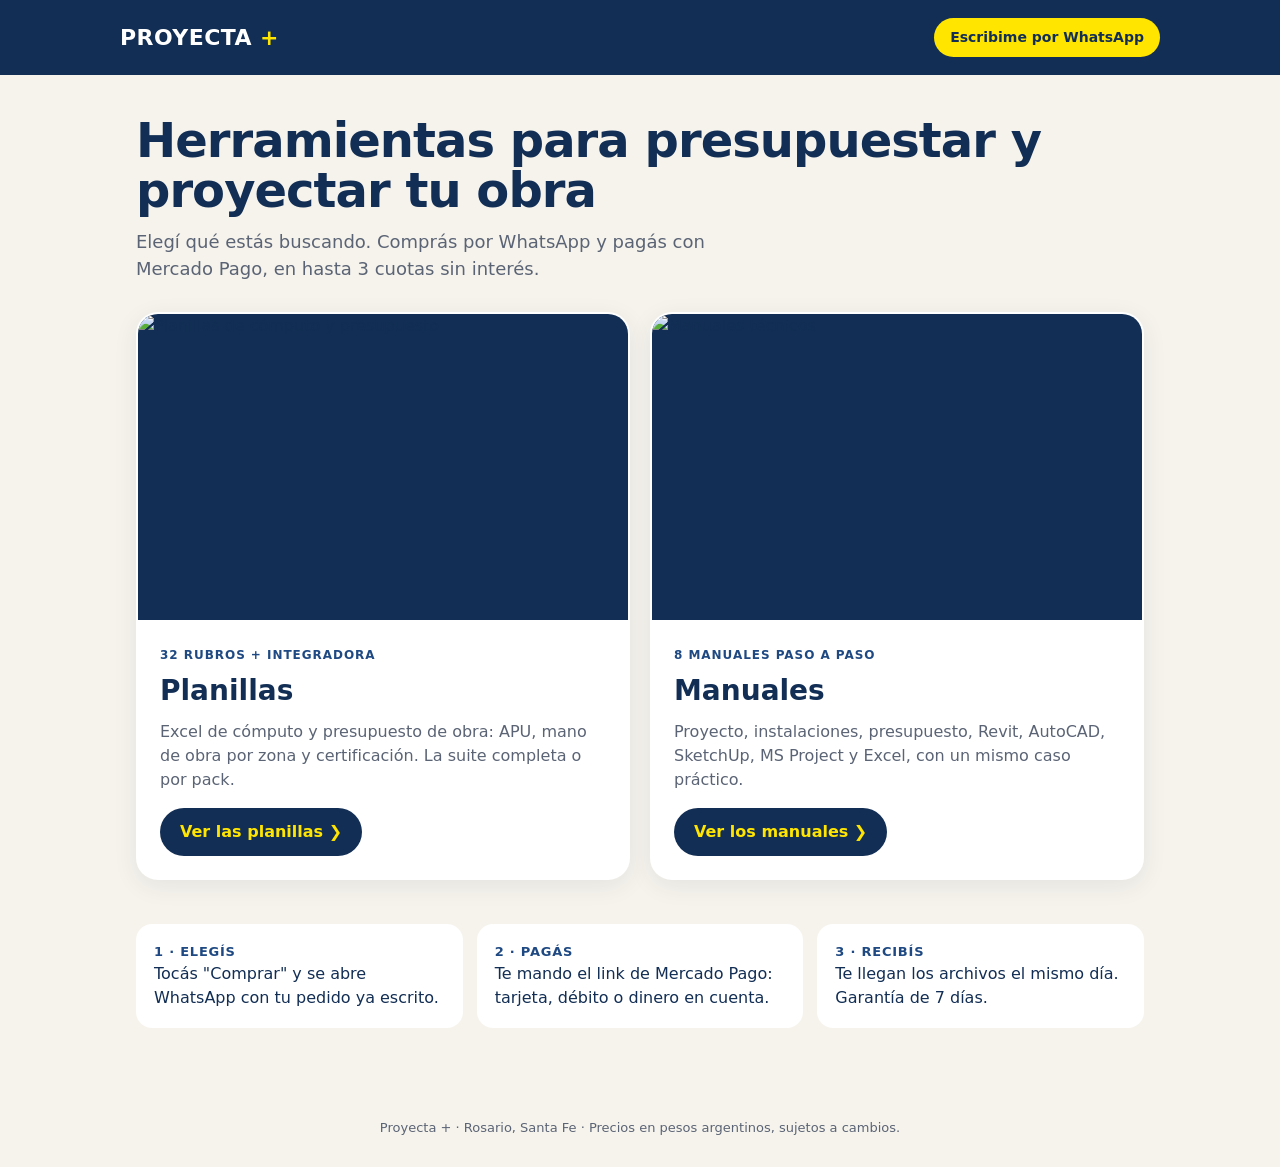
==== index.html @ f2f22f42 "Add files via upload" ====
<!doctype html>
<html lang="es-AR"><head><meta charset="utf-8"><meta name="viewport" content="width=device-width,initial-scale=1">
<title>Tienda Proyecta + · Planillas y manuales para obra</title>
<meta name="description" content="Planillas Excel de cómputo y presupuesto de obra y manuales técnicos paso a paso. Comprá por WhatsApp, pagás con Mercado Pago.">
<link rel="canonical" href="https://tienda.proyectamas.com.ar/"><link rel="icon" type="image/png" href="https://www.proyectamas.com.ar/assets/icon/favicon-192.png">
<meta property="og:title" content="Tienda Proyecta +"><meta property="og:image" content="https://www.proyectamas.com.ar/assets/productos/suite.webp">
<script src="https://www.proyectamas.com.ar/js/promos.js"></script>
<style>
:root{--ink:#122e54;--blue:#1e4982;--yellow:#ffe500;--paper:#f6f3ec;--muted:#5b6475}
*{box-sizing:border-box;margin:0}body{background:var(--paper);color:var(--ink);font-family:system-ui,-apple-system,"Segoe UI",Roboto,Arial,sans-serif;line-height:1.5}
a{color:inherit}
header{background:var(--ink);color:#fff;padding:18px 16px}header .w{max-width:1040px;margin:auto;display:flex;justify-content:space-between;align-items:center;gap:12px}
.logo{font-weight:900;letter-spacing:.02em;font-size:22px;text-decoration:none}.logo span{color:var(--yellow)}
header a.ws{background:var(--yellow);color:var(--ink);text-decoration:none;font-weight:800;padding:9px 16px;border-radius:999px;font-size:14px;white-space:nowrap}
.promo{display:none;background:var(--yellow);text-align:center;font-weight:800;padding:10px 16px;font-size:14px}
main{max-width:1040px;margin:auto;padding:40px 16px 60px}
h1{font-size:clamp(30px,5vw,48px);line-height:1.05;letter-spacing:-.02em}
.sub{color:var(--muted);font-size:18px;margin:12px 0 30px;max-width:620px}
.grid{display:grid;grid-template-columns:repeat(auto-fit,minmax(280px,1fr));gap:20px}
.card{display:flex;flex-direction:column;background:#fff;border-radius:22px;overflow:hidden;text-decoration:none;border:2px solid transparent;transition:transform .15s,border-color .15s;box-shadow:0 6px 24px rgba(18,46,84,.08)}
.card:hover{transform:translateY(-3px);border-color:var(--yellow)}
.card img{width:100%;aspect-ratio:16/10;object-fit:cover;background:var(--ink)}
.card div{padding:22px}.card small{font-weight:800;letter-spacing:.08em;text-transform:uppercase;color:var(--blue);font-size:12px}
.card h2{font-size:28px;margin:4px 0 8px}.card p{color:var(--muted)}
.card b{display:inline-block;margin-top:16px;background:var(--ink);color:var(--yellow);padding:12px 20px;border-radius:999px}
.como{margin-top:44px;display:grid;grid-template-columns:repeat(auto-fit,minmax(200px,1fr));gap:14px}
.como div{background:#fff;border-radius:16px;padding:18px}.como b{display:block;font-size:13px;color:var(--blue);letter-spacing:.06em;text-transform:uppercase}
footer{text-align:center;color:var(--muted);font-size:13px;padding:30px 16px}
</style></head>
<body>
<header><div class="w"><a class="logo" href="https://www.proyectamas.com.ar">PROYECTA<span> +</span></a><a class="ws" href="https://wa.me/5493425104877?text=Hola%20Nicol%C3%A1s%2C%20tengo%20una%20consulta" target="_blank" rel="noopener">Escribime por WhatsApp</a></div></header>
<div class="promo" id="promo"></div>
<main>
  <h1>Herramientas para presupuestar y proyectar tu obra</h1>
  <p class="sub">Elegí qué estás buscando. Comprás por WhatsApp y pagás con Mercado Pago, en hasta 3 cuotas sin interés.</p>
  <div class="grid">
    <a class="card" href="/planillas"><img src="https://www.proyectamas.com.ar/assets/productos/suite.webp" alt="Planillas de cómputo y presupuesto"><div><small>32 rubros + integradora</small><h2>Planillas</h2><p>Excel de cómputo y presupuesto de obra: APU, mano de obra por zona y certificación. La suite completa o por pack.</p><b>Ver las planillas ❯</b></div></a>
    <a class="card" href="/manuales"><img src="https://www.proyectamas.com.ar/assets/productos/biblioteca.webp" alt="Manuales técnicos"><div><small>8 manuales paso a paso</small><h2>Manuales</h2><p>Proyecto, instalaciones, presupuesto, Revit, AutoCAD, SketchUp, MS Project y Excel, con un mismo caso práctico.</p><b>Ver los manuales ❯</b></div></a>
  </div>
  <div class="como">
    <div><b>1 · Elegís</b>Tocás "Comprar" y se abre WhatsApp con tu pedido ya escrito.</div>
    <div><b>2 · Pagás</b>Te mando el link de Mercado Pago: tarjeta, débito o dinero en cuenta.</div>
    <div><b>3 · Recibís</b>Te llegan los archivos el mismo día. Garantía de 7 días.</div>
  </div>
</main>
<footer>Proyecta + · Rosario, Santa Fe · Precios en pesos argentinos, sujetos a cambios.</footer>
<script>(function(){var p=window.PROMO,el=document.getElementById("promo");if(p&&el){el.textContent="🔥 "+p.etiqueta+": "+p.porcentaje+"% OFF en todo hasta el "+p.hastaTxt+" · ya aplicado en cada precio";el.style.display="block"}})();</script>
</body></html>
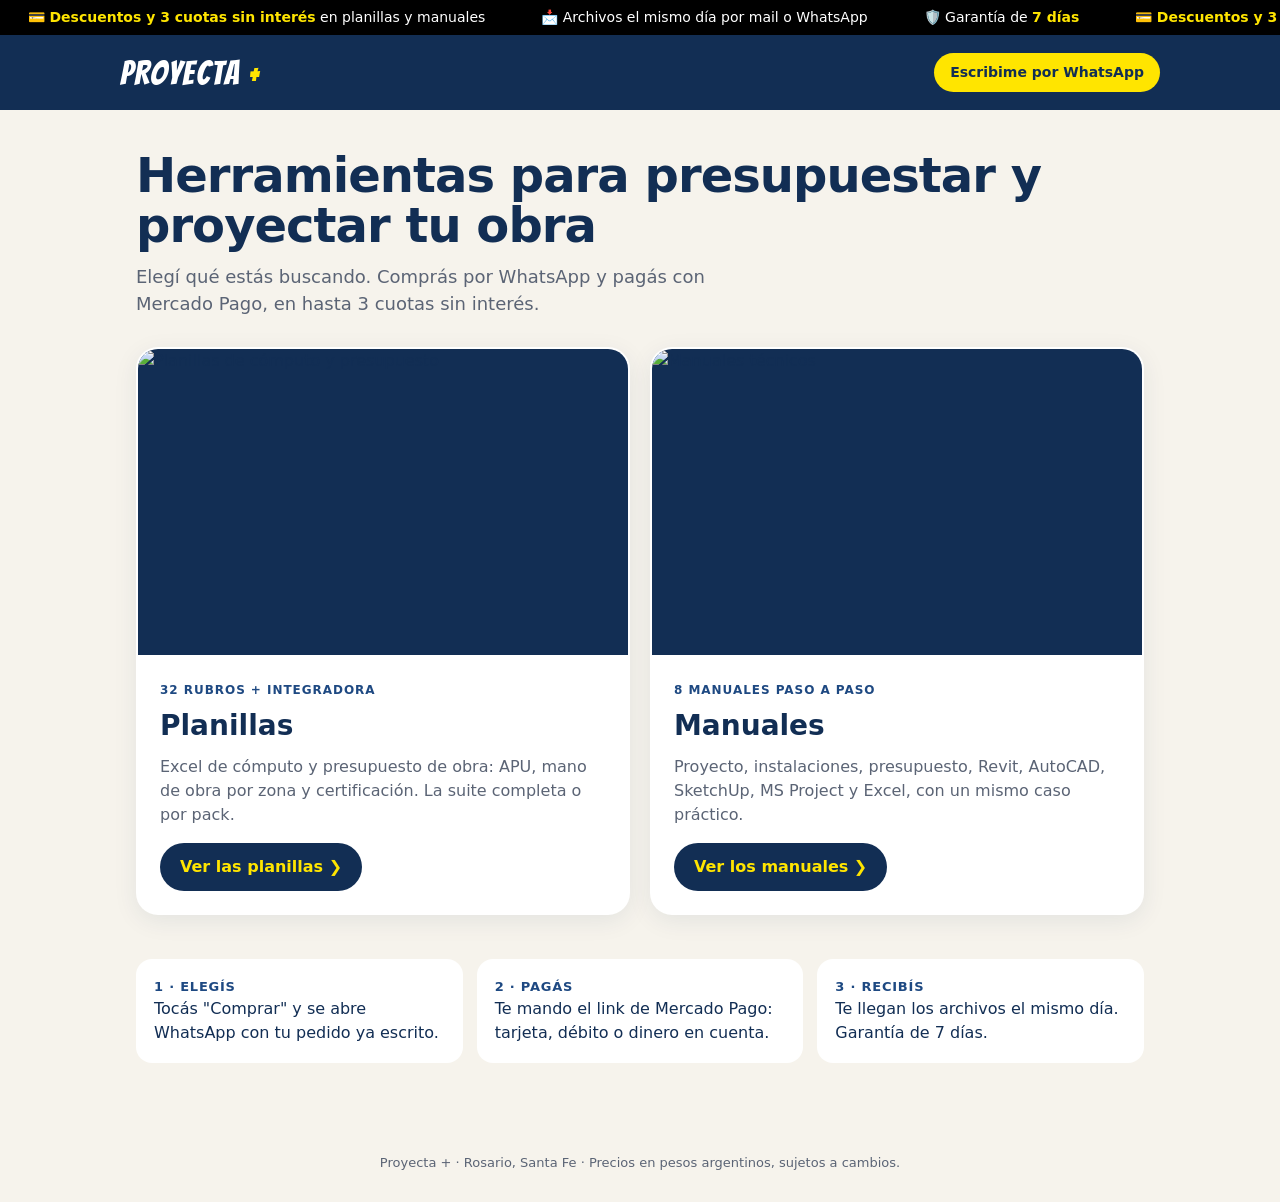
==== commit fa71b315: "Add files via upload" ====
--- a/index.html
+++ b/index.html
@@ -4,13 +4,15 @@
 <meta name="description" content="Planillas Excel de cómputo y presupuesto de obra y manuales técnicos paso a paso. Comprá por WhatsApp, pagás con Mercado Pago.">
 <link rel="canonical" href="https://tienda.proyectamas.com.ar/"><link rel="icon" type="image/png" href="https://www.proyectamas.com.ar/assets/icon/favicon-192.png">
 <meta property="og:title" content="Tienda Proyecta +"><meta property="og:image" content="https://www.proyectamas.com.ar/assets/productos/suite.webp">
+<link rel="preconnect" href="https://fonts.googleapis.com"><link rel="preconnect" href="https://fonts.gstatic.com" crossorigin><link href="https://fonts.googleapis.com/css2?family=Bangers&display=swap" rel="stylesheet">
 <script src="https://www.proyectamas.com.ar/js/promos.js"></script>
 <style>
 :root{--ink:#122e54;--blue:#1e4982;--yellow:#ffe500;--paper:#f6f3ec;--muted:#5b6475}
 *{box-sizing:border-box;margin:0}body{background:var(--paper);color:var(--ink);font-family:system-ui,-apple-system,"Segoe UI",Roboto,Arial,sans-serif;line-height:1.5}
 a{color:inherit}
 header{background:var(--ink);color:#fff;padding:18px 16px}header .w{max-width:1040px;margin:auto;display:flex;justify-content:space-between;align-items:center;gap:12px}
-.logo{font-weight:900;letter-spacing:.02em;font-size:22px;text-decoration:none}.logo span{color:var(--yellow)}
+.logo{font-family:"Bangers",cursive;letter-spacing:.04em;font-size:34px;line-height:1;text-decoration:none;white-space:nowrap}.logo span{color:var(--yellow)}
+.cinta{background:#000;color:#fff;font-size:14px;overflow:hidden;white-space:nowrap}.cinta>div{display:inline-block;padding:7px 0;animation:deslizar 28s linear infinite}.cinta span{margin:0 28px}.cinta b{color:var(--yellow)}@keyframes deslizar{to{transform:translateX(-50%)}}
 header a.ws{background:var(--yellow);color:var(--ink);text-decoration:none;font-weight:800;padding:9px 16px;border-radius:999px;font-size:14px;white-space:nowrap}
 .promo{display:none;background:var(--yellow);text-align:center;font-weight:800;padding:10px 16px;font-size:14px}
 main{max-width:1040px;margin:auto;padding:40px 16px 60px}
@@ -25,9 +27,12 @@
 .card b{display:inline-block;margin-top:16px;background:var(--ink);color:var(--yellow);padding:12px 20px;border-radius:999px}
 .como{margin-top:44px;display:grid;grid-template-columns:repeat(auto-fit,minmax(200px,1fr));gap:14px}
 .como div{background:#fff;border-radius:16px;padding:18px}.como b{display:block;font-size:13px;color:var(--blue);letter-spacing:.06em;text-transform:uppercase}
+@media(max-width:480px){.logo{font-size:26px}header a.ws{padding:8px 12px;font-size:13px}}
 footer{text-align:center;color:var(--muted);font-size:13px;padding:30px 16px}
-</style></head>
+</style><script>!function(f,b,e,v,n,t,s){if(f.fbq)return;n=f.fbq=function(){n.callMethod?n.callMethod.apply(n,arguments):n.queue.push(arguments)};if(!f._fbq)f._fbq=n;n.push=n;n.loaded=!0;n.version='2.0';n.queue=[];t=b.createElement(e);t.async=!0;t.src=v;s=b.getElementsByTagName(e)[0];s.parentNode.insertBefore(t,s)}(window,document,'script','https://connect.facebook.net/en_US/fbevents.js');fbq('init','1619971716531777');fbq('track','PageView');</script><noscript><img height="1" width="1" style="display:none" src="https://www.facebook.com/tr?id=1619971716531777&ev=PageView&noscript=1" alt=""></noscript>
+</head>
 <body>
+<div class="cinta" aria-label="Promociones"><div id="cinta-i"></div></div>
 <header><div class="w"><a class="logo" href="https://www.proyectamas.com.ar">PROYECTA<span> +</span></a><a class="ws" href="https://wa.me/5493425104877?text=Hola%20Nicol%C3%A1s%2C%20tengo%20una%20consulta" target="_blank" rel="noopener">Escribime por WhatsApp</a></div></header>
 <div class="promo" id="promo"></div>
 <main>
@@ -45,4 +50,5 @@
 </main>
 <footer>Proyecta + · Rosario, Santa Fe · Precios en pesos argentinos, sujetos a cambios.</footer>
 <script>(function(){var p=window.PROMO,el=document.getElementById("promo");if(p&&el){el.textContent="🔥 "+p.etiqueta+": "+p.porcentaje+"% OFF en todo hasta el "+p.hastaTxt+" · ya aplicado en cada precio";el.style.display="block"}})();</script>
+<script>(function(){var p=window.PROMO,it=['<span>💳 <b>Descuentos y 3 cuotas sin interés</b> en planillas y manuales</span>'];if(p){it.push('<span>🔥 <b>'+p.porcentaje+'% OFF</b> '+p.etiqueta+' hasta el '+p.hastaTxt+' · ya aplicado</span>')}it.push('<span>📩 Archivos el mismo día por mail o WhatsApp</span>','<span>🛡️ Garantía de <b>7 días</b></span>');var h=it.join(''),e=document.getElementById("cinta-i");if(e)e.innerHTML=h+h})();</script>
 </body></html>
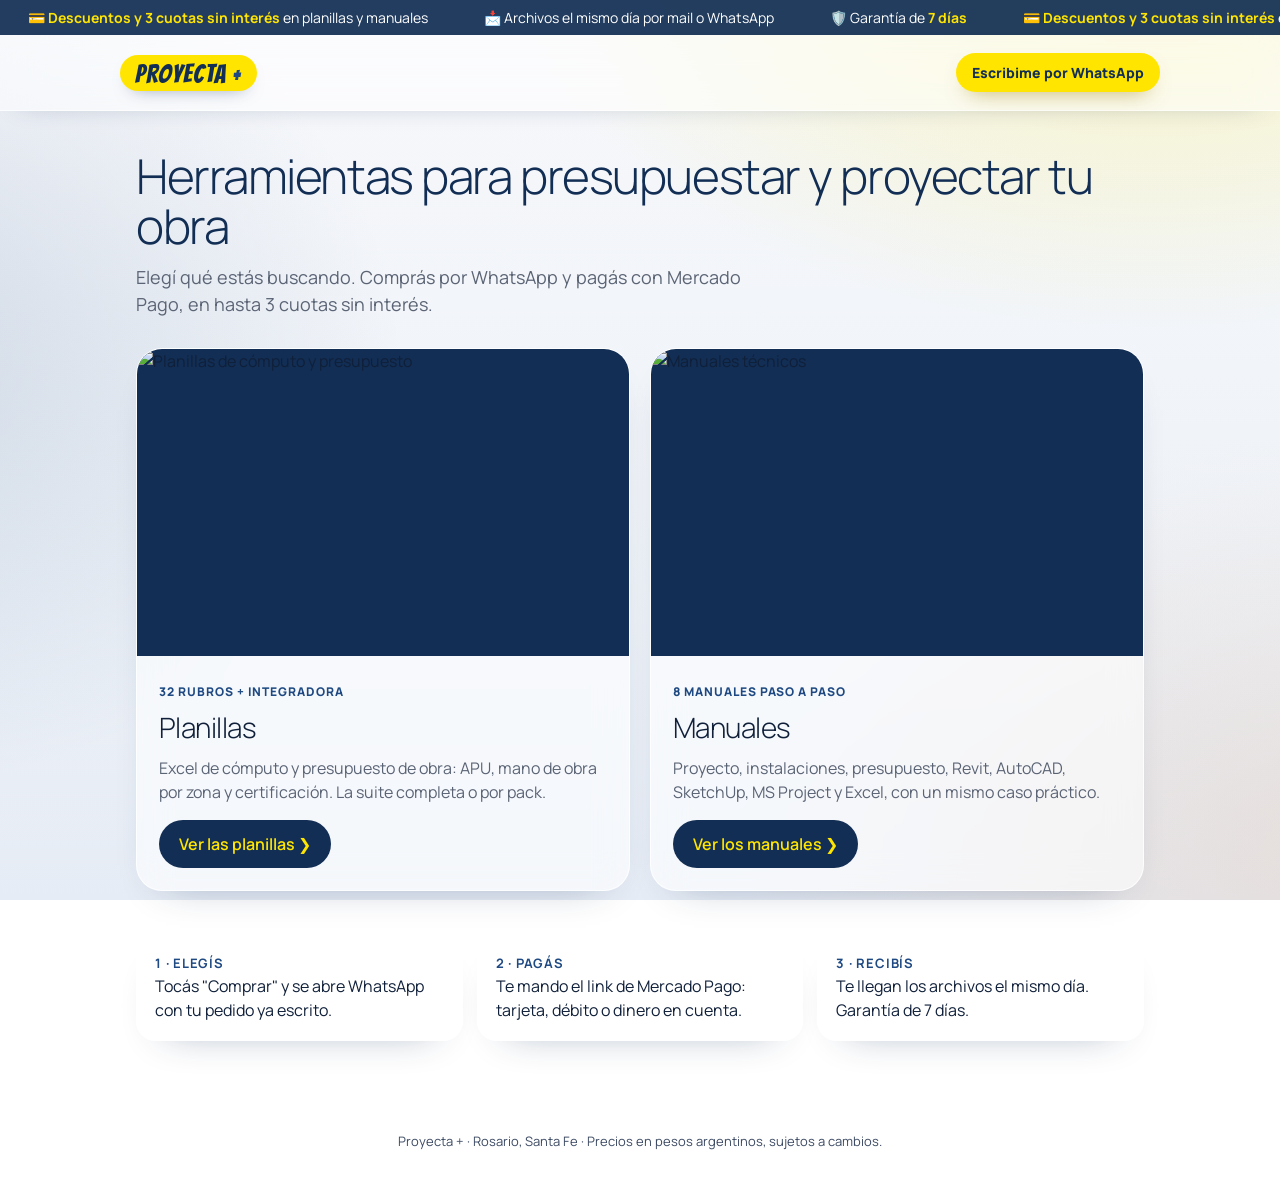
==== commit f823521d: "Tema vidrio: mismo estilo que el Centro de mando (fotos con velo, paneles traslúcidos, Manrope fina)" ====
--- a/index.html
+++ b/index.html
@@ -30,6 +30,8 @@
 @media(max-width:480px){.logo{font-size:26px}header a.ws{padding:8px 12px;font-size:13px}}
 footer{text-align:center;color:var(--muted);font-size:13px;padding:30px 16px}
 </style><script>!function(f,b,e,v,n,t,s){if(f.fbq)return;n=f.fbq=function(){n.callMethod?n.callMethod.apply(n,arguments):n.queue.push(arguments)};if(!f._fbq)f._fbq=n;n.push=n;n.loaded=!0;n.version='2.0';n.queue=[];t=b.createElement(e);t.async=!0;t.src=v;s=b.getElementsByTagName(e)[0];s.parentNode.insertBefore(t,s)}(window,document,'script','https://connect.facebook.net/en_US/fbevents.js');fbq('init','1619971716531777');fbq('track','PageView');</script><noscript><img height="1" width="1" style="display:none" src="https://www.facebook.com/tr?id=1619971716531777&ev=PageView&noscript=1" alt=""></noscript>
+<link rel="stylesheet" href="https://fonts.googleapis.com/css2?family=Manrope:wght@200;300;400;500;600;700&display=swap">
+<link rel="stylesheet" href="/css/vidrio.css">
 </head>
 <body>
 <div class="cinta" aria-label="Promociones"><div id="cinta-i"></div></div>
--- a/css/vidrio.css
+++ b/css/vidrio.css
@@ -0,0 +1,186 @@
+/* =================================================================
+   TIENDA PROYECTA + · TEMA VIDRIO
+   El mismo aire del Centro de mando: fondo cálido, foto con velo en la
+   portada, paneles de vidrio esmerilado y Manrope fina.
+   Se carga después de los estilos propios de cada página.
+   ================================================================= */
+:root {
+  --paper: #f3f5f8;
+  --sheet: rgba(255, 255, 255, .6);
+  --line: rgba(30, 73, 130, .16);
+  --text: #10203a;
+  --muted: #5b6475;
+  --vidrio: rgba(255, 255, 255, .6);
+  --vidrio-borde: rgba(255, 255, 255, .8);
+  --sombra: 0 18px 40px -30px rgba(18, 46, 84, .45);
+  --sombra-alta: 0 30px 50px -30px rgba(18, 46, 84, .55);
+  --blur: blur(16px) saturate(1.15);
+}
+body {
+  font-family: "Manrope", "Archivo", system-ui, sans-serif;
+  color: var(--text);
+  background:
+    radial-gradient(1100px 700px at 90% -10%, rgba(255, 229, 0, .26) 0%, transparent 60%),
+    radial-gradient(900px 700px at -12% 40%, rgba(30, 73, 130, .16) 0%, transparent 62%),
+    radial-gradient(1000px 700px at 105% 95%, rgba(226, 190, 165, .32) 0%, transparent 60%),
+    linear-gradient(180deg, #f7f8fb 0%, #eff3f8 55%, #e6ecf5 100%);
+  background-attachment: fixed;
+}
+
+/* ---------- Tipografía fina, sin mayúsculas gritonas ---------- */
+.d1, .d2, .final h2, .red-box h2, .gratis h2, .promo-txt strong {
+  font-family: "Manrope", sans-serif; text-transform: none; font-variation-settings: normal; color: #122e54;
+}
+.d1 { font-weight: 200; font-size: clamp(40px, 5.6vw, 76px); letter-spacing: -0.035em; line-height: .98; }
+.d2 { font-weight: 300; letter-spacing: -0.025em; line-height: 1.05; }
+.d1 em { color: #1e4982; font-weight: 400; }
+h3 { font-weight: 500; letter-spacing: -0.01em; }
+.u-amb, .grupo span, .fila-g, .promo-tag, .pr-portada span, .pk-n { font-family: "Manrope", sans-serif; letter-spacing: .18em; font-size: 11.5px; }
+.u-amb { color: #1e4982; }
+
+/* ---------- Cinta y encabezado ---------- */
+.cinta { background: rgba(18, 46, 84, .92); }
+header.top, body > header {
+  background: rgba(255, 255, 255, .55); border-bottom: 1px solid rgba(255, 255, 255, .7); color: #10203a;
+  backdrop-filter: blur(20px) saturate(1.2); -webkit-backdrop-filter: blur(20px) saturate(1.2);
+  box-shadow: 0 8px 30px -22px rgba(18, 46, 84, .45);
+}
+.logo { background: #ffe500; color: #122e54 !important; padding: 6px 15px 4px; border-radius: 999px; font-size: 26px; box-shadow: 0 8px 18px -12px rgba(18, 46, 84, .6); }
+.logo span { color: #1e4982 !important; }
+.nav-links a { color: #1e3557; font-weight: 500; border-radius: 999px; }
+.nav-links a:hover { background: rgba(255, 255, 255, .7); }
+.volver { color: #122e54; border: 1px solid rgba(30, 73, 130, .3); background: rgba(255, 255, 255, .5); font-weight: 500; }
+.volver:hover { background: #fff; }
+
+/* ---------- Botones: píldoras suaves ---------- */
+.btn { font-weight: 700; border-width: 1px; }
+.btn:hover { transform: translateY(-2px); box-shadow: 0 14px 26px -14px rgba(18, 46, 84, .7); }
+.btn--yellow { border-color: #ffe500; box-shadow: 0 10px 22px -12px rgba(150, 120, 0, .7); }
+.btn--yellow:hover { background: #fff36b; }
+.btn--ink { background: #122e54; border-color: #122e54; }
+.btn--ink:hover { background: #1e4982; box-shadow: 0 14px 26px -14px rgba(18, 46, 84, .7); }
+.btn--line { border-color: rgba(30, 73, 130, .35); background: rgba(255, 255, 255, .55); }
+.btn--ghost { color: #122e54; border-color: rgba(30, 73, 130, .35); background: rgba(255, 255, 255, .55); }
+.btn--ghost:hover { background: #fff; color: #122e54; box-shadow: 0 14px 26px -14px rgba(18, 46, 84, .6); }
+.btn--xl { text-transform: none; letter-spacing: 0; }
+
+/* ---------- Portada: foto con velo (sin grilla) ---------- */
+.plano { background: #dde6f2 var(--foto, none) center / cover no-repeat; color: #10203a; border-radius: 0 0 48px 72px / 0 0 40px 56px; }
+.plano canvas { display: none; }
+.plano::before { content: ""; position: absolute; inset: 0; z-index: 0; pointer-events: none;
+  background:
+    linear-gradient(180deg, rgba(246, 248, 252, .82) 0%, rgba(246, 248, 252, .62) 45%, rgba(236, 242, 250, .45) 70%, rgba(30, 73, 130, .25) 100%),
+    linear-gradient(90deg, rgba(246, 248, 252, .55), rgba(255, 229, 0, .12));
+  backdrop-filter: blur(3px); -webkit-backdrop-filter: blur(3px); }
+.plano .lead, .hero-lead { color: #4b5873; }
+.formula-bar { border: 1px solid rgba(255, 255, 255, .85); background: rgba(255, 255, 255, .72); backdrop-filter: blur(14px); -webkit-backdrop-filter: blur(14px); box-shadow: var(--sombra); }
+.formula-bar .ref { background: rgba(255, 255, 255, .5); }
+.formula-bar span { font-family: "Manrope", sans-serif; }
+.hero-oferta { background: rgba(255, 255, 255, .62); border: 1px solid rgba(255, 255, 255, .85); backdrop-filter: var(--blur); -webkit-backdrop-filter: var(--blur); box-shadow: var(--sombra); }
+.hero-oferta > s { color: #7a8396; }
+.hero-oferta > b { color: #122e54; font-weight: 300; letter-spacing: -0.02em; font-variation-settings: normal; }
+.hero-oferta > small, .confia, .hero-res, .hero-link { color: #3c4a63; }
+.hero-res b { color: #1e4982; }
+.hero-res { border-left-color: #ffe500; }
+.video-wrap, .hero-video { border: 1px solid rgba(255, 255, 255, .85); box-shadow: 0 30px 60px -30px rgba(18, 46, 84, .55); }
+.mas-rubros summary { color: #1e4982; border-color: rgba(30, 73, 130, .35); background: rgba(255, 255, 255, .5); }
+.mas-rubros summary::after { color: #1e4982; }
+
+/* ---------- Bloques que eran azul oscuro: paneles de vidrio ---------- */
+.suite { background: transparent; color: #10203a; }
+.suite::before { display: none; }
+.suite > .wrap { background: linear-gradient(135deg, rgba(255, 255, 255, .62), rgba(234, 241, 250, .48)); border: 1px solid var(--vidrio-borde); border-radius: 40px 64px 36px 56px / 44px 36px 56px 40px;
+  padding: clamp(28px, 4vw, 52px); backdrop-filter: var(--blur); -webkit-backdrop-filter: var(--blur); box-shadow: 0 30px 60px -40px rgba(18, 46, 84, .5), inset 0 1px 0 rgba(255, 255, 255, .7); }
+@media (max-width: 700px) { .suite > .wrap { margin: 0 8px; border-radius: 28px; } }
+.suite .u-amb { color: #1e4982; }
+.suite .lead { color: var(--muted); }
+.suite-img { border: 1px solid rgba(255, 255, 255, .85); background: rgba(18, 46, 84, .9); box-shadow: var(--sombra); }
+.chips li { border: 1px solid rgba(30, 73, 130, .2); background: rgba(255, 255, 255, .6); color: #10203a; }
+.integradora { background: rgba(255, 255, 255, .55); border: 1px solid rgba(255, 255, 255, .85); box-shadow: var(--sombra); }
+.integradora h3 { color: #122e54; }
+.integradora p { color: var(--muted); }
+.suite .chk li { color: #1e3557; }
+.suite .chk li b { color: #10203a; }
+.carrusel { background: transparent; border-top: 0; }
+.capturas img { border: 1px solid rgba(255, 255, 255, .9); box-shadow: var(--sombra); }
+.capturas figure::after { background: rgba(18, 46, 84, .82); backdrop-filter: blur(6px); }
+.capturas-ayuda { color: var(--muted); }
+.capturas-nav button { border: 1px solid rgba(255, 255, 255, .9); box-shadow: var(--sombra); }
+.visor { background: rgba(16, 32, 58, .72); backdrop-filter: blur(20px); -webkit-backdrop-filter: blur(20px); }
+.visor-img img { border: 1px solid rgba(255, 255, 255, .6); }
+
+/* Caja de precio: amarillo de marca, ahora translúcido y sin sombra dura */
+.precio-box { background: linear-gradient(150deg, rgba(255, 236, 60, .92), rgba(255, 244, 160, .78)); border: 1px solid rgba(255, 255, 255, .9);
+  box-shadow: 0 36px 60px -30px rgba(120, 95, 0, .6), inset 0 1px 0 rgba(255, 255, 255, .8); backdrop-filter: var(--blur); -webkit-backdrop-filter: var(--blur); }
+.precio-box .ahora { font-weight: 300; letter-spacing: -0.04em; font-variation-settings: normal; color: #122e54; }
+.precio-box s { font-weight: 500; }
+.ahorro { transform: none; border-radius: 999px; font-weight: 700; }
+
+/* ---------- Tarjetas de vidrio ---------- */
+.pr, .pk, .stack, .tabla-wrap, .prueba div, .resena, .comp2 article, .benef div, .gratis, .garantia, details, .autor-datos div, .pasos li, .sueltas, .nota-m, .card, .como div {
+  background: var(--vidrio) !important; border: 1px solid var(--vidrio-borde) !important;
+  backdrop-filter: var(--blur); -webkit-backdrop-filter: var(--blur); box-shadow: var(--sombra);
+}
+.pr, .pk, .comp2 article, .benef div, .resena, .prueba div { border-radius: 24px; }
+.pr:hover, .card:hover { transform: translateY(-4px); box-shadow: var(--sombra-alta); }
+.pr--dest, .pk--dest, .comp2 article:last-child { box-shadow: 0 0 0 2px rgba(255, 229, 0, .9), var(--sombra); }
+.pr-portada { border-bottom: 1px solid rgba(255, 255, 255, .7); background-image: none !important; background: radial-gradient(400px 200px at 90% 0%, rgba(255, 229, 0, .35), transparent 70%), linear-gradient(135deg, #1e4982, #122e54); }
+.pr-portada b { font-weight: 200; font-variation-settings: normal; }
+.pr h3, .pk h3 { font-weight: 500; }
+.pr-et { border: 0; }
+.pr-precio, .pk .pr-precio, .filas .fp { font-weight: 300; letter-spacing: -0.02em; color: #122e54; }
+.pr-precio s { font-weight: 500; }
+.pr-compra, .filas li { border-top-color: rgba(30, 73, 130, .14); }
+.grupo { border-bottom: 1px solid rgba(30, 73, 130, .2); }
+.aviso-suite { background: linear-gradient(135deg, rgba(255, 229, 0, .85), rgba(255, 244, 160, .65)); border: 1px solid rgba(255, 255, 255, .85); box-shadow: var(--sombra); }
+.pasos li::before { font-family: "Manrope", sans-serif; background: #122e54; }
+.stack-row { border-bottom-color: rgba(30, 73, 130, .14); }
+.stack-tot { background: linear-gradient(140deg, rgba(18, 46, 84, .94), rgba(30, 73, 130, .86)); }
+.stack-tot > b, .final-precio > b { font-weight: 300; letter-spacing: -0.04em; font-variation-settings: normal; }
+table.comp thead th { background: rgba(255, 255, 255, .5); font-weight: 600; letter-spacing: .1em; font-size: 12.5px; }
+table.comp td, table.comp th { border-bottom-color: rgba(30, 73, 130, .12); }
+.prueba b, .benef b, .autor-datos b, .gratis .big { font-weight: 200; letter-spacing: -0.03em; font-variation-settings: normal; }
+.autor-sec { background: transparent; border-bottom: 0; }
+.autor img { border: 4px solid rgba(255, 255, 255, .9); box-shadow: 0 20px 40px -20px rgba(18, 46, 84, .6), 0 0 0 10px rgba(255, 229, 0, .35); }
+.pas { background: transparent; border-bottom: 0; }
+summary::after { font-family: "Manrope", sans-serif; }
+details { border-radius: 18px !important; }
+
+/* Promo */
+.promo { background: linear-gradient(135deg, rgba(255, 229, 0, .9), rgba(255, 244, 160, .75)); border-top: 1px solid rgba(255, 255, 255, .8); border-bottom: 1px solid rgba(255, 255, 255, .8); backdrop-filter: var(--blur); -webkit-backdrop-filter: var(--blur); }
+.promo-txt strong { font-weight: 400; }
+#promo-t span { background: rgba(18, 46, 84, .9); }
+#promo-t b { font-family: "Manrope", sans-serif; font-weight: 600; }
+.promo-cuotas { background: rgba(255, 255, 255, .7); border: 1px solid rgba(255, 255, 255, .9); }
+.promo-cuotas b { font-weight: 300; }
+
+/* Red y CTA final */
+.red-box { background: linear-gradient(140deg, rgba(18, 46, 84, .92), rgba(30, 73, 130, .84)); border: 1px solid rgba(255, 255, 255, .25); box-shadow: 0 30px 60px -36px rgba(18, 46, 84, .7); backdrop-filter: var(--blur); -webkit-backdrop-filter: var(--blur); }
+.red-box h2 { color: #fff; font-weight: 300; }
+.final { background: transparent; border-top: 0; }
+.final > .wrap { background: linear-gradient(150deg, rgba(255, 236, 60, .88), rgba(255, 244, 160, .7)); border: 1px solid rgba(255, 255, 255, .9); border-radius: 44px 72px 40px 64px / 52px 40px 64px 44px;
+  padding: clamp(32px, 5vw, 64px) clamp(20px, 4vw, 48px); box-shadow: 0 36px 60px -36px rgba(120, 95, 0, .55); backdrop-filter: var(--blur); -webkit-backdrop-filter: var(--blur); }
+@media (max-width: 700px) { .final > .wrap { margin: 0 8px; border-radius: 30px; } }
+.final h2 { font-weight: 300; letter-spacing: -0.03em; }
+.final-precio { background: linear-gradient(140deg, rgba(18, 46, 84, .95), rgba(30, 73, 130, .88)); box-shadow: 0 24px 40px -20px rgba(18, 46, 84, .7); }
+.bump { border-radius: 18px; }
+
+/* Pie */
+footer { background: rgba(255, 255, 255, .5); color: #3c4a63; border-top: 1px solid rgba(255, 255, 255, .8); backdrop-filter: blur(16px); -webkit-backdrop-filter: blur(16px); }
+footer a { color: #1e4982; }
+
+/* Barras inferiores de compra: vidrio oscuro */
+#carrito, #barra { background: rgba(18, 46, 84, .82); border: 1px solid rgba(255, 255, 255, .3); backdrop-filter: blur(18px) saturate(1.2); -webkit-backdrop-filter: blur(18px) saturate(1.2); box-shadow: 0 20px 40px -16px rgba(18, 46, 84, .7); }
+#carrito b, #barra b { font-variation-settings: normal; font-weight: 600; }
+#wsp { box-shadow: 0 0 0 4px rgba(255, 255, 255, .55), 0 10px 24px -8px rgba(18, 46, 84, .5); }
+
+/* ---------- Inicio de la tienda (index) ---------- */
+body > header a.ws { box-shadow: 0 10px 22px -12px rgba(150, 120, 0, .7); }
+main h1 { font-family: "Manrope", sans-serif; font-weight: 300; letter-spacing: -0.03em; color: #122e54; }
+.card { border-radius: 26px !important; }
+.card h2 { font-weight: 300; letter-spacing: -0.02em; }
+.card b { font-weight: 600; }
+.como div { border-radius: 20px !important; }
+
+/* Palabra destacada del título: azul con resaltador amarillo (el amarillo solo no se lee sobre claro) */
+.plano .d1 em { color: #1e4982; font-weight: 300; background: linear-gradient(transparent 62%, rgba(255, 229, 0, .75) 62%, rgba(255, 229, 0, .75) 92%, transparent 92%); padding: 0 .06em; -webkit-box-decoration-break: clone; box-decoration-break: clone; }
